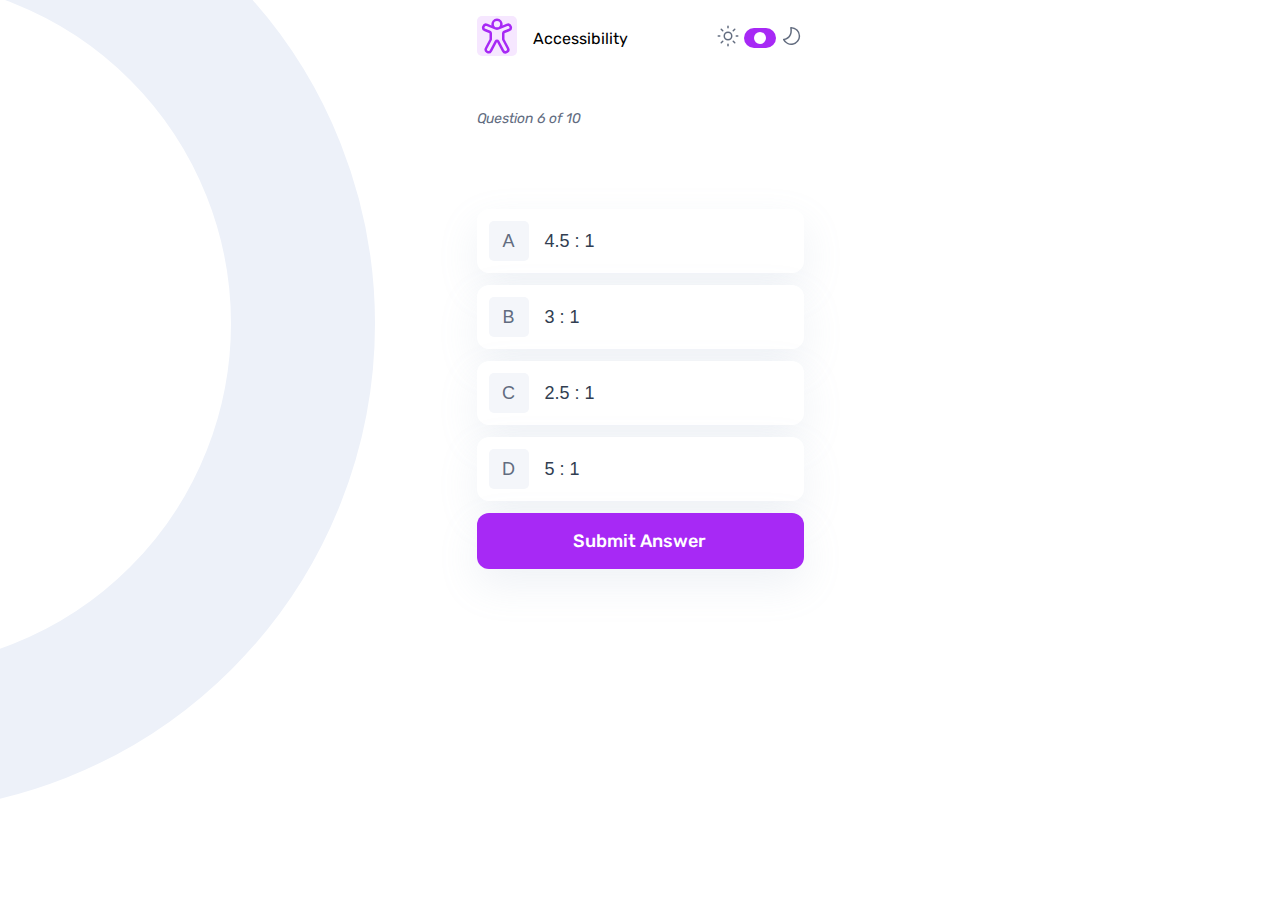
==== questionPage/question.html @ 7777409e "Add feature to display total and remaining number of questions" ====
<!DOCTYPE html>
<html lang="en">
  <head>
    <meta charset="UTF-8" />
    <meta name="viewport" content="width=device-width, initial-scale=1.0" />
    <link rel="preconnect" href="https://fonts.googleapis.com" />
    <link rel="preconnect" href="https://fonts.gstatic.com" crossorigin />
    <link
      href="https://fonts.googleapis.com/css2?family=Rubik:ital,wght@0,300;0,400;0,500;1,400&display=swap"
      rel="stylesheet"
    />
    <link rel="stylesheet" href="../common.css" />
    <link rel="stylesheet" href="./question.css" />
    <title>Question</title>
  </head>
  <body>
    <main class="main-container">
      <header class="startQuestion-header">
        <div class="category-header">
          <div class="category">
            <svg
              xmlns="http://www.w3.org/2000/svg"
              width="40"
              height="40"
              fill="none"
              viewBox="0 0 40 40"
            >
              <path
                fill="#A729F5"
                d="M16.875 8.125a3.125 3.125 0 1 1 6.25 0 3.125 3.125 0 0 1-6.25 0ZM20 2.5a5.625 5.625 0 0 0-5.475 6.915l-4.03-1.625a4 4 0 0 0-5.19 2.18 3.95 3.95 0 0 0 2.175 5.175l5.02 2.027v5.96l-4.532 8.525a3.98 3.98 0 0 0 7.024 3.738L20 25.975l5.01 9.42a3.978 3.978 0 0 0 7.025-3.735L27.5 23.13v-5.957l5.02-2.028a3.95 3.95 0 0 0 2.175-5.175 4 4 0 0 0-5.19-2.183l-4.027 1.628A5.626 5.626 0 0 0 20 2.5ZM7.618 10.922a1.5 1.5 0 0 1 1.94-.817l8.57 3.463a5 5 0 0 0 3.744 0l8.57-3.463a1.5 1.5 0 0 1 1.94.817 1.45 1.45 0 0 1-.8 1.905l-5.02 2.025A2.5 2.5 0 0 0 25 17.175v5.957c0 .41.1.814.293 1.175l4.535 8.528a1.48 1.48 0 0 1-2.61 1.39l-5.01-9.425a2.5 2.5 0 0 0-4.415 0l-5.008 9.418a1.477 1.477 0 1 1-2.61-1.388l4.532-8.525A2.5 2.5 0 0 0 15 23.133v-5.96a2.5 2.5 0 0 0-1.563-2.318l-5.02-2.03a1.45 1.45 0 0 1-.8-1.902Z"
              />
            </svg>
          </div>
          <div class="category-title">Accessibility</div>
        </div>
        <div class="header-icons">
          <svg
            class="icon-sunlight"
            xmlns="http://www.w3.org/2000/svg"
            width="24"
            height="24"
            fill="none"
            viewBox="0 0 24 24"
          >
            <path
              fill="#626C7F"
              d="M12 1.5a.75.75 0 0 1 .75.75v1.5a.75.75 0 1 1-1.5 0v-1.5A.75.75 0 0 1 12 1.5Zm0 15a4.5 4.5 0 1 0 0-9 4.5 4.5 0 0 0 0 9Zm0-1.5a3 3 0 1 1 0-6 3 3 0 0 1 0 6Zm9.75-2.25a.75.75 0 1 0 0-1.5h-1.5a.75.75 0 1 0 0 1.5h1.5ZM12 19.5a.75.75 0 0 1 .75.75v1.5a.75.75 0 1 1-1.5 0v-1.5a.75.75 0 0 1 .75-.75Zm-8.25-6.75a.75.75 0 1 0 0-1.5h-1.5a.75.75 0 1 0 0 1.5h1.5Zm.969-8.031a.75.75 0 0 1 1.062 0l1.5 1.5a.751.751 0 0 1-1.062 1.062l-1.5-1.5a.75.75 0 0 1 0-1.062Zm1.062 14.562a.75.75 0 1 1-1.062-1.06l1.5-1.5a.75.75 0 1 1 1.062 1.06l-1.5 1.5Zm13.5-14.562a.75.75 0 0 0-1.062 0l-1.5 1.5a.751.751 0 0 0 1.062 1.062l1.5-1.5a.75.75 0 0 0 0-1.062Zm-1.062 14.562a.75.75 0 0 0 1.062-1.06l-1.5-1.5a.75.75 0 0 0-1.062 1.06l1.5 1.5Z"
            />
          </svg>
          <svg
            class="svg-turn"
            width="20"
            height="20"
            viewBox="0 0 20 20"
            fill="none"
            xmlns="http://www.w3.org/2000/svg"
          >
            <circle cx="10" cy="10" r="10" fill="white" />
          </svg>
          <svg
            xmlns="http://www.w3.org/2000/svg"
            width="24"
            height="24"
            fill="none"
            viewBox="0 0 24 24"
          >
            <path
              fill="#626C7F"
              d="M11.775 4.522A7.5 7.5 0 1 1 4.898 16.09c2.104-.57 4.974-1.953 6.24-5.326.828-2.211.876-4.408.637-6.241ZM20.184 12a8.997 8.997 0 0 0-9.315-8.994.75.75 0 0 0-.713.888c.345 1.821.42 4.092-.424 6.342-1.2 3.201-4.203 4.26-6.115 4.606a.75.75 0 0 0-.542 1.066A9 9 0 0 0 20.184 12Z"
            />
          </svg>
        </div>
      </header>
      <div class="question-box">
        <span class="count-questions">
          Question <span class="current-num">6</span> of
          <span class="lenght-arr">10</span>
        </span>
        <p class="question">
          Which of these color contrast ratios defines the minimum WCAG 2.1
          Level AA requirement for normal text?
        </p>
        <div class="question-rectangle"></div>
      </div>
      <div class="section-buttons">
        <button class="common-btn">
          <div class="question-section">
            <div class="variant-btn">A</div>
            <div class="answers">4.5 : 1</div>
          </div>
          <svg
            class="commonCorrect-svg correct-A"
            xmlns="http://www.w3.org/2000/svg"
            width="32"
            height="32"
            fill="none"
            viewBox="0 0 40 40"
          >
            <path
              fill="#26D782"
              d="M20 5a15 15 0 1 1 0 30 15 15 0 0 1 0-30Zm0 2.5a12.5 12.5 0 1 0 0 25 12.5 12.5 0 0 0 0-25Zm-1.875 15.105L25.3 15.41a1.25 1.25 0 0 1 1.915 1.593l-.145.174-8.06 8.08a1.25 1.25 0 0 1-1.595.148l-.175-.145-4.375-4.375a1.25 1.25 0 0 1 1.595-1.913l.175.143 3.49 3.49Z"
            />
          </svg>
          <svg
            class="commonError-svg error-A"
            xmlns="http://www.w3.org/2000/svg"
            width="32"
            height="32"
            fill="none"
            viewBox="0 0 40 40"
          >
            <path
              fill="#EE5454"
              d="M20 5a15 15 0 1 1 0 30 15 15 0 0 1 0-30Zm0 2.5a12.5 12.5 0 1 0 0 25 12.5 12.5 0 0 0 0-25Zm-5.402 7.415.142-.175a1.25 1.25 0 0 1 1.595-.143l.175.143L20 18.233l3.49-3.493a1.25 1.25 0 0 1 1.595-.143l.175.143a1.25 1.25 0 0 1 .142 1.595l-.142.175L21.767 20l3.493 3.49a1.25 1.25 0 0 1 .142 1.595l-.142.175a1.25 1.25 0 0 1-1.595.142l-.175-.142L20 21.767l-3.49 3.493a1.25 1.25 0 0 1-1.595.142l-.175-.142a1.25 1.25 0 0 1-.143-1.595l.143-.175L18.233 20l-3.493-3.49a1.25 1.25 0 0 1-.143-1.595Z"
            />
          </svg>
        </button>
        <button class="common-btn">
          <div class="question-section">
            <div class="variant-btn">B</div>
            <div class="answers">3 : 1</div>
          </div>
          <svg
            class="commonCorrect-svg correct-B"
            xmlns="http://www.w3.org/2000/svg"
            width="32"
            height="32"
            fill="none"
            viewBox="0 0 40 40"
          >
            <path
              fill="#26D782"
              d="M20 5a15 15 0 1 1 0 30 15 15 0 0 1 0-30Zm0 2.5a12.5 12.5 0 1 0 0 25 12.5 12.5 0 0 0 0-25Zm-1.875 15.105L25.3 15.41a1.25 1.25 0 0 1 1.915 1.593l-.145.174-8.06 8.08a1.25 1.25 0 0 1-1.595.148l-.175-.145-4.375-4.375a1.25 1.25 0 0 1 1.595-1.913l.175.143 3.49 3.49Z"
            />
          </svg>
          <svg
            class="commonError-svg error-B"
            xmlns="http://www.w3.org/2000/svg"
            width="32"
            height="32"
            fill="none"
            viewBox="0 0 40 40"
          >
            <path
              fill="#EE5454"
              d="M20 5a15 15 0 1 1 0 30 15 15 0 0 1 0-30Zm0 2.5a12.5 12.5 0 1 0 0 25 12.5 12.5 0 0 0 0-25Zm-5.402 7.415.142-.175a1.25 1.25 0 0 1 1.595-.143l.175.143L20 18.233l3.49-3.493a1.25 1.25 0 0 1 1.595-.143l.175.143a1.25 1.25 0 0 1 .142 1.595l-.142.175L21.767 20l3.493 3.49a1.25 1.25 0 0 1 .142 1.595l-.142.175a1.25 1.25 0 0 1-1.595.142l-.175-.142L20 21.767l-3.49 3.493a1.25 1.25 0 0 1-1.595.142l-.175-.142a1.25 1.25 0 0 1-.143-1.595l.143-.175L18.233 20l-3.493-3.49a1.25 1.25 0 0 1-.143-1.595Z"
            />
          </svg>
        </button>
        <button class="common-btn">
          <div class="question-section">
            <div class="variant-btn">C</div>
            <div class="answers">2.5 : 1</div>
          </div>
          <svg
            class="commonCorrect-svg correct-C"
            xmlns="http://www.w3.org/2000/svg"
            width="32"
            height="32"
            fill="none"
            viewBox="0 0 40 40"
          >
            <path
              fill="#26D782"
              d="M20 5a15 15 0 1 1 0 30 15 15 0 0 1 0-30Zm0 2.5a12.5 12.5 0 1 0 0 25 12.5 12.5 0 0 0 0-25Zm-1.875 15.105L25.3 15.41a1.25 1.25 0 0 1 1.915 1.593l-.145.174-8.06 8.08a1.25 1.25 0 0 1-1.595.148l-.175-.145-4.375-4.375a1.25 1.25 0 0 1 1.595-1.913l.175.143 3.49 3.49Z"
            />
          </svg>
          <svg
            class="commonError-svg error-C"
            xmlns="http://www.w3.org/2000/svg"
            width="32"
            height="32"
            fill="none"
            viewBox="0 0 40 40"
          >
            <path
              fill="#EE5454"
              d="M20 5a15 15 0 1 1 0 30 15 15 0 0 1 0-30Zm0 2.5a12.5 12.5 0 1 0 0 25 12.5 12.5 0 0 0 0-25Zm-5.402 7.415.142-.175a1.25 1.25 0 0 1 1.595-.143l.175.143L20 18.233l3.49-3.493a1.25 1.25 0 0 1 1.595-.143l.175.143a1.25 1.25 0 0 1 .142 1.595l-.142.175L21.767 20l3.493 3.49a1.25 1.25 0 0 1 .142 1.595l-.142.175a1.25 1.25 0 0 1-1.595.142l-.175-.142L20 21.767l-3.49 3.493a1.25 1.25 0 0 1-1.595.142l-.175-.142a1.25 1.25 0 0 1-.143-1.595l.143-.175L18.233 20l-3.493-3.49a1.25 1.25 0 0 1-.143-1.595Z"
            />
          </svg>
        </button>
        <button class="common-btn">
          <div class="question-section">
            <div class="variant-btn">D</div>
            <div class="answers">5 : 1</div>
          </div>
          <svg
            class="commonCorrect-svg correct-D"
            xmlns="http://www.w3.org/2000/svg"
            width="32"
            height="32"
            fill="none"
            viewBox="0 0 40 40"
          >
            <path
              fill="#26D782"
              d="M20 5a15 15 0 1 1 0 30 15 15 0 0 1 0-30Zm0 2.5a12.5 12.5 0 1 0 0 25 12.5 12.5 0 0 0 0-25Zm-1.875 15.105L25.3 15.41a1.25 1.25 0 0 1 1.915 1.593l-.145.174-8.06 8.08a1.25 1.25 0 0 1-1.595.148l-.175-.145-4.375-4.375a1.25 1.25 0 0 1 1.595-1.913l.175.143 3.49 3.49Z"
            />
          </svg>
          <svg
            class="commonError-svg error-D"
            xmlns="http://www.w3.org/2000/svg"
            width="32"
            height="32"
            fill="none"
            viewBox="0 0 40 40"
          >
            <path
              fill="#EE5454"
              d="M20 5a15 15 0 1 1 0 30 15 15 0 0 1 0-30Zm0 2.5a12.5 12.5 0 1 0 0 25 12.5 12.5 0 0 0 0-25Zm-5.402 7.415.142-.175a1.25 1.25 0 0 1 1.595-.143l.175.143L20 18.233l3.49-3.493a1.25 1.25 0 0 1 1.595-.143l.175.143a1.25 1.25 0 0 1 .142 1.595l-.142.175L21.767 20l3.493 3.49a1.25 1.25 0 0 1 .142 1.595l-.142.175a1.25 1.25 0 0 1-1.595.142l-.175-.142L20 21.767l-3.49 3.493a1.25 1.25 0 0 1-1.595.142l-.175-.142a1.25 1.25 0 0 1-.143-1.595l.143-.175L18.233 20l-3.493-3.49a1.25 1.25 0 0 1-.143-1.595Z"
            />
          </svg>
        </button>
      </div>
      <div class="submit">Submit Answer</div>
      <div class="next-btn">Next Question</div>
      <div class="submit-error">
        <svg
          xmlns="http://www.w3.org/2000/svg"
          width="32"
          height="32"
          fill="none"
          viewBox="0 0 40 40"
        >
          <path
            fill="#EE5454"
            d="M20 5a15 15 0 1 1 0 30 15 15 0 0 1 0-30Zm0 2.5a12.5 12.5 0 1 0 0 25 12.5 12.5 0 0 0 0-25Zm-5.402 7.415.142-.175a1.25 1.25 0 0 1 1.595-.143l.175.143L20 18.233l3.49-3.493a1.25 1.25 0 0 1 1.595-.143l.175.143a1.25 1.25 0 0 1 .142 1.595l-.142.175L21.767 20l3.493 3.49a1.25 1.25 0 0 1 .142 1.595l-.142.175a1.25 1.25 0 0 1-1.595.142l-.175-.142L20 21.767l-3.49 3.493a1.25 1.25 0 0 1-1.595.142l-.175-.142a1.25 1.25 0 0 1-.143-1.595l.143-.175L18.233 20l-3.493-3.49a1.25 1.25 0 0 1-.143-1.595Z"
          />
        </svg>
        <span> Please select an answer</span>
      </div>
    </main>
    <script src="./question.js" defer></script>
  </body>
</html>
---- common.css ----
* {
  margin: 0;
  padding: 0;
  box-sizing: border-box;
}
body {
  font-family: "Rubik", sans-serif;
  display: flex;
  justify-content: center;
  align-items: center;
  background-image: url("./images/pattern-background-mobile-light.svg");
  background-repeat: no-repeat;
}
/*mobile start menu styles*/
.startMenu-header {
  display: flex;
  justify-content: flex-end;
  gap: 8px;
}
.svg-turn {
  padding: 4px;
  border-radius: 999px;
  background: var(--Purple, #a729f5);
  width: 32px;
  height: 20px;
}
.main-container {
  padding: 16px 24px 0;
  display: flex;
  flex-direction: column;
  width: 375px;
  height: 100vh;
}
.wellcome {
  margin: 58px 0 40px;
}
.wellcome-h1 {
  color: var(--Dark-Navy, #313e51);
  font-size: 40px;
  font-weight: 300;
  line-height: 100%;
  padding: 0px 0 16px;
  display: flex;
  flex-direction: column;
  gap: 8px;
}
.frontend-quiz {
  color: var(--Dark-Navy, #313e51);
  font-size: 40px;
  font-weight: 500;
  line-height: 100%;
}
.pick {
  color: var(--Grey-Navy, #626c7f);
  font-size: 14px;
  font-style: italic;
  font-weight: 400;
  line-height: 150%; /* 21px */
}
.section-buttons {
  display: flex;
  flex-direction: column;
  gap: 12px;
}
.common-btn {
  border: none;
  display: flex;
  align-items: center;
  justify-content: space-between;
  padding: 12px;
  gap: 16px;
  align-self: stretch;
  border-radius: 12px;
  cursor: pointer;
  background: var(--Pure-White, #fff);
  box-shadow: 0px 16px 40px 0px rgba(143, 160, 193, 0.14);
}
#html-btn svg {
  border-radius: 5px;
  width: 40px;
  height: 40px;
  background-color: #fff1e9;
}
#css-btn svg {
  border-radius: 5px;
  width: 40px;
  height: 40px;
  background-color: #e0fdef;
}
#js-btn svg {
  border-radius: 5px;
  width: 40px;
  height: 40px;
  background-color: #ebf0ff;
}
#accessibility svg {
  border-radius: 5px;
  width: 40px;
  height: 40px;
  background-color: #f6e7ff;
}
.category-btn {
  display: flex;
  justify-content: center;
  align-items: center;
  gap: 16px;
}
---- questionPage/question.css ----
.startQuestion-header {
  display: flex;
  justify-content: space-between;
  align-items: center;
}
.header-icons {
  gap: 8px;
}
.count-questions {
  color: #626c7f;
  font-size: 14px;
  font-style: italic;
  font-weight: 400;
  line-height: 150%;
}
.question-box {
  margin-top: 48px;
}

.question {
  color: #313e51;
  font-size: 20px;
  font-weight: 500;
  line-height: 120%;
  margin: 12px 0 24px;
}
.question-rectangle {
  display: flex;
  height: 16px;
  padding: 4px;
  flex-direction: column;
  justify-content: center;
  align-items: flex-start;
  align-self: stretch;
  border-radius: 999px;
  background: #fff;
  margin-bottom: 40px;
}
.category-header {
  display: flex;
  justify-content: center;
  align-items: center;
  gap: 16px;
}
.category-header svg {
  border-radius: 5px;
  width: 40px;
  height: 40px;
  background-color: #f6e7ff;
}
.question-section {
  display: flex;
  align-items: center;
  gap: 16px;
}
.variant-btn {
  display: flex;
  justify-content: center;
  align-items: center;
  width: 40px;
  height: 40px;
  flex-shrink: 0;
  background-color: #f4f6fa;
  border-radius: 5px;
  color: #626c7f;
  font-size: 18px;
  font-weight: 500;
  line-height: 100%;
}
.submit {
  display: none;
  height: 56px;
  padding: 19px 96px;
  border-radius: 12px;
  background: var(--Purple, #a729f5);
  box-shadow: 0px 16px 40px 0px rgba(143, 160, 193, 0.14);
  color: #fff;
  font-size: 18px;
  font-weight: 500;
  line-height: 100%;
  margin-top: 12px;
  cursor: pointer;
}
.next-btn {
  display: none;
  height: 56px;
  padding: 19px 102px;
  border-radius: 12px;
  background: var(--Purple, #a729f5);
  box-shadow: 0px 16px 40px 0px rgba(143, 160, 193, 0.14);
  color: #fff;
  font-size: 18px;
  font-weight: 500;
  line-height: 100%;
  margin-top: 12px;
  cursor: pointer;
}
.answers {
  color: #313e51;
  font-size: 18px;
  font-weight: 500;
  line-height: 100%;
}
.commonCorrect-svg {
  display: none;
}
.commonError-svg {
  display: none;
}
.submit-error {
  text-align: center;
  margin-top: 19px;
  color: var(--Red, #ee5454);
  font-size: 18px;
  font-weight: 400;
  line-height: 100%; /* 18px */
}
.submit-error svg,
.submit-error span {
  display: inline-block; 
  vertical-align: middle; 
  margin: 0 1px; /
}

.submit-error {
  display: none;
}
.variant-btn.selected {
  background-color: var(--Purple, #a729f5);
}
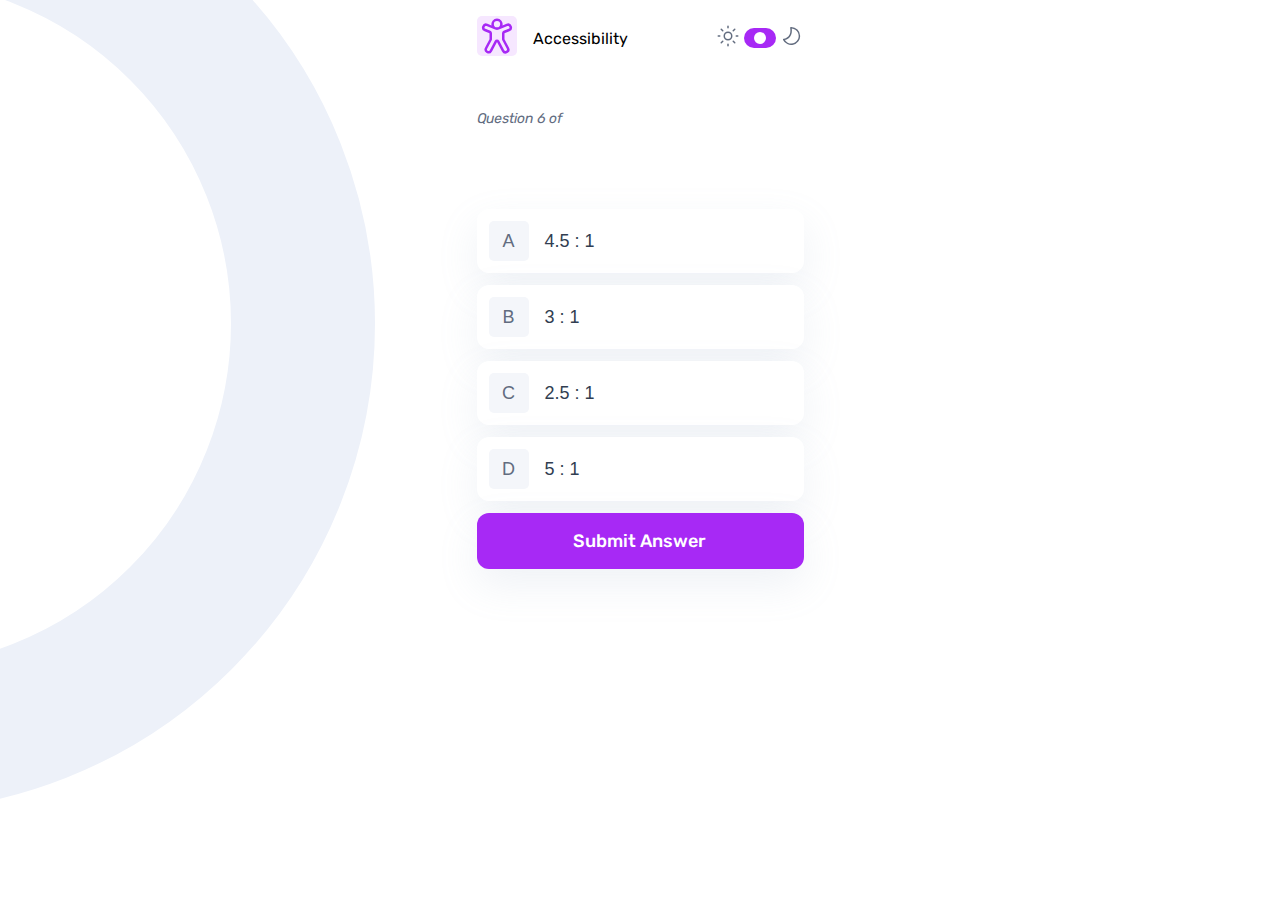
==== commit d0d776d1: "show finaly score to the user" ====
--- a/questionPage/question.html
+++ b/questionPage/question.html
@@ -74,7 +74,7 @@
       <div class="question-box">
         <span class="count-questions">
           Question <span class="current-num">6</span> of
-          <span class="lenght-arr">10</span>
+          <span class="lenght-arr"></span>
         </span>
         <p class="question">
           Which of these color contrast ratios defines the minimum WCAG 2.1
@@ -214,6 +214,7 @@
       </div>
       <div class="submit">Submit Answer</div>
       <div class="next-btn">Next Question</div>
+      <div class="showresult-btn">Show The Result</div>
       <div class="submit-error">
         <svg
           xmlns="http://www.w3.org/2000/svg"
--- a/questionPage/question.css
+++ b/questionPage/question.css
@@ -121,7 +121,22 @@
   vertical-align: middle; 
   margin: 0 1px; /
 }
-
+.showresult-btn{
+  display: none;
+  height: 56px;
+  padding: 12px;
+  border-radius: 12px; 
+  justify-content: center;
+  align-items: center; 
+  background: var(--Purple, #a729f5);
+  box-shadow: 0px 16px 40px 0px rgba(143, 160, 193, 0.14);
+  color: #fff;
+  font-size: 18px;
+  font-weight: 500;
+  line-height: 100%;
+  margin-top: 12px;
+  cursor: pointer;
+}
 .submit-error {
   display: none;
 }
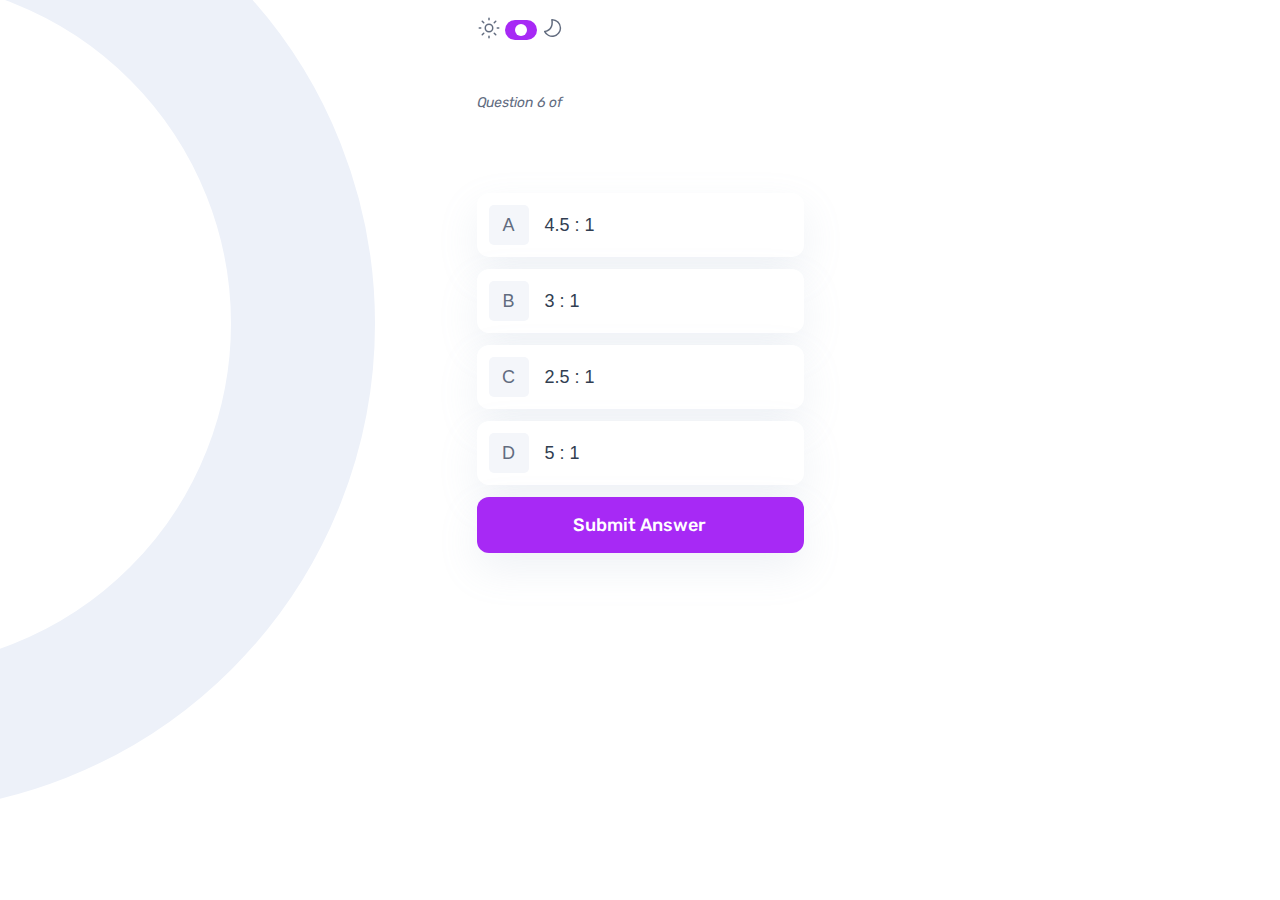
==== commit e610b5a7: "feat: refactor code to store and display category items: updated the event listener to store the cli" ====
--- a/questionPage/question.html
+++ b/questionPage/question.html
@@ -16,8 +16,59 @@
   <body>
     <main class="main-container">
       <header class="startQuestion-header">
-        <div class="category-header">
-          <div class="category">
+        <div id="html-btn">
+          <div class="category-btn">
+            <svg
+              xmlns="http://www.w3.org/2000/svg"
+              width="40"
+              height="40"
+              fill="none"
+              viewBox="0 0 40 40"
+            >
+              <path
+                fill="#FF7E35"
+                d="M24.508 7.607a1.25 1.25 0 0 1 .634 1.65l-10 22.5a1.25 1.25 0 1 1-2.284-1.015l10-22.5a1.251 1.251 0 0 1 1.65-.635ZM10.832 13.44a1.249 1.249 0 0 1 .1 1.765L6.674 20l4.263 4.795a1.25 1.25 0 1 1-1.87 1.66l-5-5.625a1.25 1.25 0 0 1 0-1.66l5-5.625a1.25 1.25 0 0 1 1.764-.105Zm18.337 0a1.25 1.25 0 0 1 1.765.105l5 5.625a1.25 1.25 0 0 1 0 1.66l-5 5.625a1.25 1.25 0 1 1-1.87-1.66L33.327 20l-4.262-4.795a1.25 1.25 0 0 1 .105-1.765Z"
+              />
+            </svg>
+            <div>HTML</div>
+          </div>
+        </div>
+        <div id="css-btn">
+          <div class="category-btn">
+            <svg
+              xmlns="http://www.w3.org/2000/svg"
+              width="40"
+              height="40"
+              fill="none"
+              viewBox="0 0 40 40"
+            >
+              <path
+                fill="#2FD887"
+                d="M10 2.505a1.25 1.25 0 0 0-1.25 1.25V21.25a5 5 0 0 0 5 5H15v6.25a4.999 4.999 0 0 0 9.615 1.913c.25-.607.38-1.257.38-1.913v-6.25h1.255a5 5 0 0 0 5-5V3.755A1.25 1.25 0 0 0 30 2.505H10ZM28.75 17.5h-17.5V5.005h7.5V8.76a1.25 1.25 0 0 0 2.5 0V5.005h2.5v6.24a1.25 1.25 0 0 0 2.5 0v-6.24h2.5V17.5Zm-17.5 3.75V20h17.5v1.25a2.5 2.5 0 0 1-2.5 2.5h-2.505a1.25 1.25 0 0 0-1.25 1.25v7.5a2.497 2.497 0 1 1-4.995 0V25a1.25 1.25 0 0 0-1.25-1.25h-2.5a2.5 2.5 0 0 1-2.5-2.5Z"
+              />
+            </svg>
+            <div>CSS</div>
+          </div>
+        </div>
+        <div id="js-btn">
+          <div class="category-btn">
+            <svg
+              xmlns="http://www.w3.org/2000/svg"
+              width="40"
+              height="40"
+              fill="none"
+              viewBox="0 0 40 40"
+            >
+              <path
+                fill="#306AFF"
+                d="M21.25 18.75A3.75 3.75 0 0 1 25 15h3.75a1.25 1.25 0 0 1 0 2.5H25a1.25 1.25 0 0 0-1.25 1.25V20A1.25 1.25 0 0 0 25 21.25h1.25A3.75 3.75 0 0 1 30 25v1.25A3.75 3.75 0 0 1 26.25 30H22.5a1.25 1.25 0 0 1 0-2.5h3.75a1.25 1.25 0 0 0 1.25-1.25V25a1.25 1.25 0 0 0-1.25-1.25H25A3.75 3.75 0 0 1 21.25 20v-1.25ZM20 16.25a1.25 1.25 0 0 0-2.5 0v10a1.25 1.25 0 0 1-1.25 1.25h-2.5a1.25 1.25 0 0 0 0 2.5h2.5A3.75 3.75 0 0 0 20 26.25v-10Zm-15-5A6.25 6.25 0 0 1 11.25 5h17.5A6.25 6.25 0 0 1 35 11.25v17.5A6.25 6.25 0 0 1 28.75 35h-17.5A6.25 6.25 0 0 1 5 28.75v-17.5Zm6.25-3.75a3.75 3.75 0 0 0-3.75 3.75v17.5a3.75 3.75 0 0 0 3.75 3.75h17.5a3.75 3.75 0 0 0 3.75-3.75v-17.5a3.75 3.75 0 0 0-3.75-3.75h-17.5Z"
+              />
+            </svg>
+            <div>Javascript</div>
+          </div>
+        </div>
+        <div id="accessibility">
+          <div class="category-btn">
             <svg
               xmlns="http://www.w3.org/2000/svg"
               width="40"
@@ -30,8 +81,8 @@
                 d="M16.875 8.125a3.125 3.125 0 1 1 6.25 0 3.125 3.125 0 0 1-6.25 0ZM20 2.5a5.625 5.625 0 0 0-5.475 6.915l-4.03-1.625a4 4 0 0 0-5.19 2.18 3.95 3.95 0 0 0 2.175 5.175l5.02 2.027v5.96l-4.532 8.525a3.98 3.98 0 0 0 7.024 3.738L20 25.975l5.01 9.42a3.978 3.978 0 0 0 7.025-3.735L27.5 23.13v-5.957l5.02-2.028a3.95 3.95 0 0 0 2.175-5.175 4 4 0 0 0-5.19-2.183l-4.027 1.628A5.626 5.626 0 0 0 20 2.5ZM7.618 10.922a1.5 1.5 0 0 1 1.94-.817l8.57 3.463a5 5 0 0 0 3.744 0l8.57-3.463a1.5 1.5 0 0 1 1.94.817 1.45 1.45 0 0 1-.8 1.905l-5.02 2.025A2.5 2.5 0 0 0 25 17.175v5.957c0 .41.1.814.293 1.175l4.535 8.528a1.48 1.48 0 0 1-2.61 1.39l-5.01-9.425a2.5 2.5 0 0 0-4.415 0l-5.008 9.418a1.477 1.477 0 1 1-2.61-1.388l4.532-8.525A2.5 2.5 0 0 0 15 23.133v-5.96a2.5 2.5 0 0 0-1.563-2.318l-5.02-2.03a1.45 1.45 0 0 1-.8-1.902Z"
               />
             </svg>
-          </div>
-          <div class="category-title">Accessibility</div>
+            <div>Accessibility</div>
+          </div>
         </div>
         <div class="header-icons">
           <svg
--- a/questionPage/question.css
+++ b/questionPage/question.css
@@ -143,3 +143,16 @@
 .variant-btn.selected {
   background-color: var(--Purple, #a729f5);
 }
+/*display category items*/
+#html-btn  {
+ display: none;
+}
+#css-btn  {
+  display: none;
+}
+#js-btn  {
+  display: none;
+}
+#accessibility {
+  display: none;
+}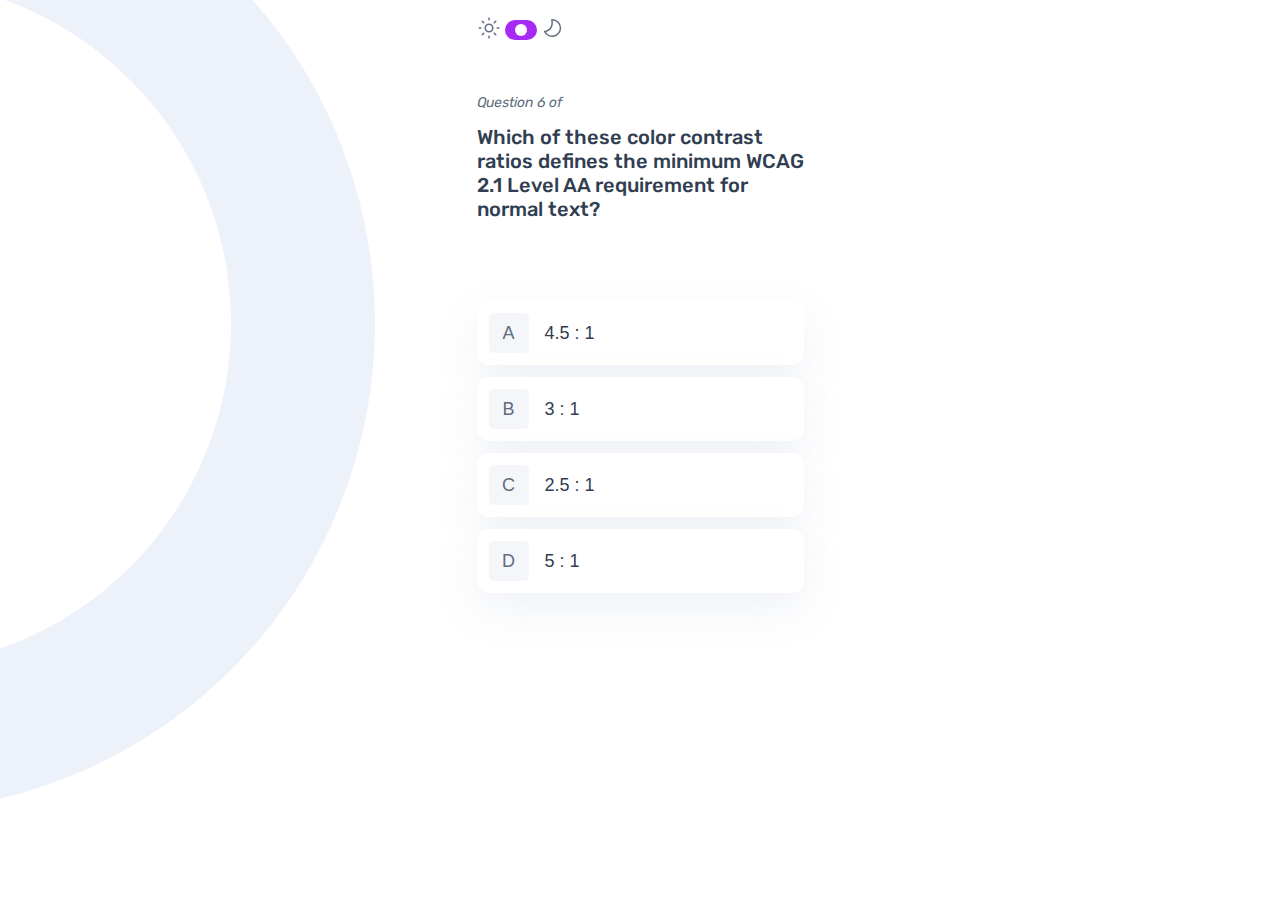
==== commit bd21e0de: "docs: Add explanation of offsetWidth property:rovided additional details on using offsetWidth to cal" ====
--- a/questionPage/question.html
+++ b/questionPage/question.html
@@ -131,7 +131,9 @@
           Which of these color contrast ratios defines the minimum WCAG 2.1
           Level AA requirement for normal text?
         </p>
-        <div class="question-rectangle"></div>
+        <div class="question-rectangle">
+          <div class="purple-rect"></div>
+        </div>
       </div>
       <div class="section-buttons">
         <button class="common-btn">
--- a/questionPage/question.css
+++ b/questionPage/question.css
@@ -35,6 +35,14 @@
   border-radius: 999px;
   background: #fff;
   margin-bottom: 40px;
+}
+.purple-rect {
+  width: 0px;
+  height: 8px;
+  flex-shrink: 0;
+  border-radius: 104px;
+  background: var(--Purple, #a729f5);
+  transition: width 0.3s ease-in-out;
 }
 .category-header {
   display: flex;
@@ -117,17 +125,17 @@
 }
 .submit-error svg,
 .submit-error span {
-  display: inline-block; 
-  vertical-align: middle; 
-  margin: 0 1px; /
+  display: inline-block;
+  vertical-align: middle;
+  margin: 0 1px;
 }
-.showresult-btn{
+.showresult-btn {
   display: none;
   height: 56px;
   padding: 12px;
-  border-radius: 12px; 
+  border-radius: 12px;
   justify-content: center;
-  align-items: center; 
+  align-items: center;
   background: var(--Purple, #a729f5);
   box-shadow: 0px 16px 40px 0px rgba(143, 160, 193, 0.14);
   color: #fff;
@@ -144,15 +152,15 @@
   background-color: var(--Purple, #a729f5);
 }
 /*display category items*/
-#html-btn  {
- display: none;
-}
-#css-btn  {
+#html-btn {
   display: none;
 }
-#js-btn  {
+#css-btn {
+  display: none;
+}
+#js-btn {
   display: none;
 }
 #accessibility {
   display: none;
-}+}
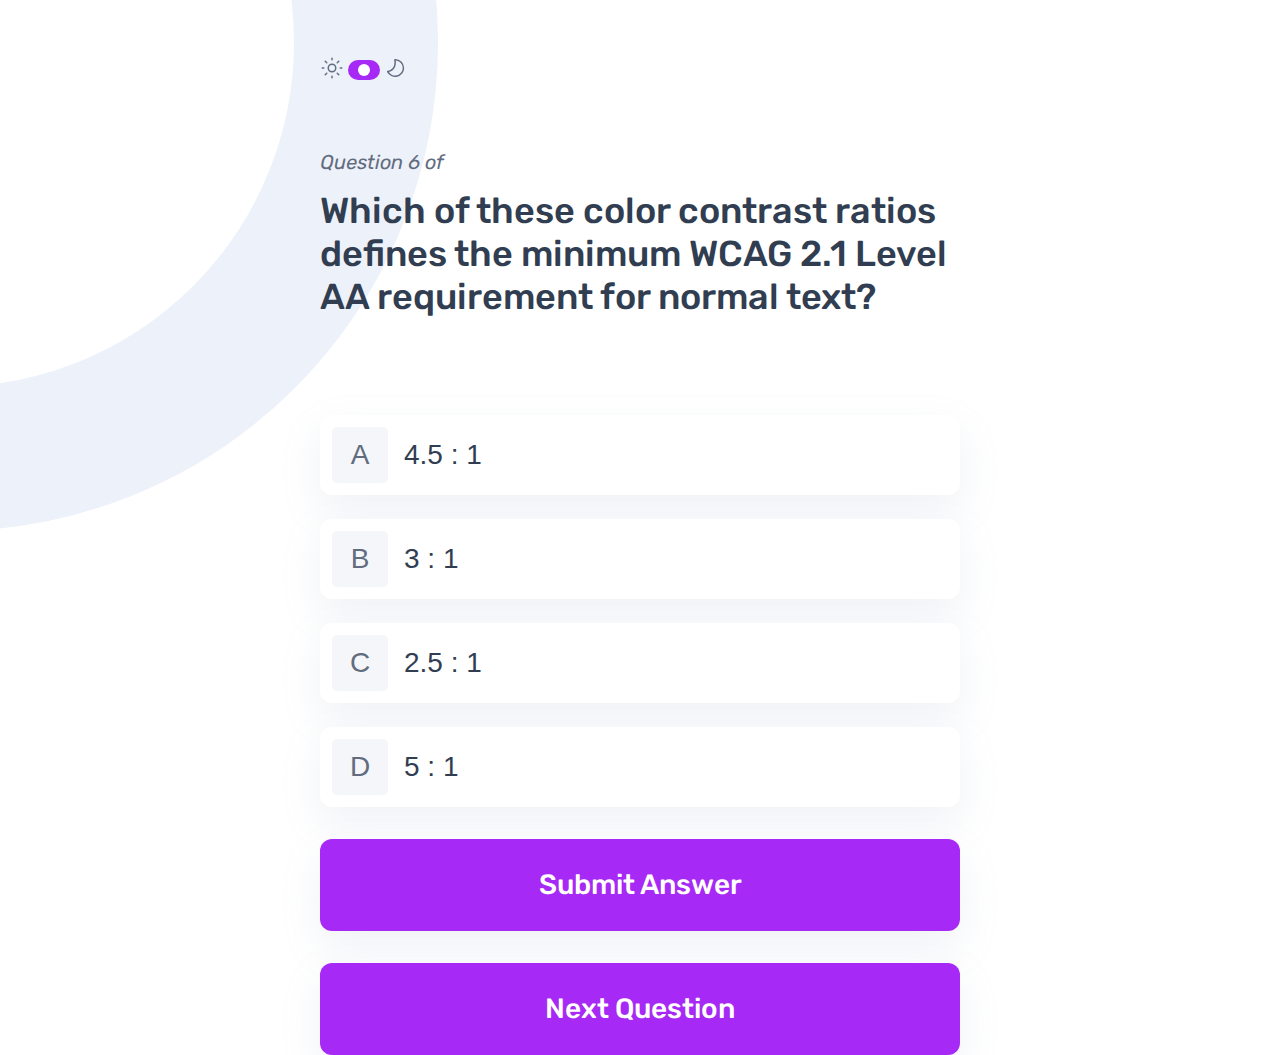
==== commit e092e685: "Implement responsive design for tablets" ====
--- a/questionPage/question.html
+++ b/questionPage/question.html
@@ -30,7 +30,7 @@
                 d="M24.508 7.607a1.25 1.25 0 0 1 .634 1.65l-10 22.5a1.25 1.25 0 1 1-2.284-1.015l10-22.5a1.251 1.251 0 0 1 1.65-.635ZM10.832 13.44a1.249 1.249 0 0 1 .1 1.765L6.674 20l4.263 4.795a1.25 1.25 0 1 1-1.87 1.66l-5-5.625a1.25 1.25 0 0 1 0-1.66l5-5.625a1.25 1.25 0 0 1 1.764-.105Zm18.337 0a1.25 1.25 0 0 1 1.765.105l5 5.625a1.25 1.25 0 0 1 0 1.66l-5 5.625a1.25 1.25 0 1 1-1.87-1.66L33.327 20l-4.262-4.795a1.25 1.25 0 0 1 .105-1.765Z"
               />
             </svg>
-            <div>HTML</div>
+            <div class="common-title">HTML</div>
           </div>
         </div>
         <div id="css-btn">
@@ -47,7 +47,7 @@
                 d="M10 2.505a1.25 1.25 0 0 0-1.25 1.25V21.25a5 5 0 0 0 5 5H15v6.25a4.999 4.999 0 0 0 9.615 1.913c.25-.607.38-1.257.38-1.913v-6.25h1.255a5 5 0 0 0 5-5V3.755A1.25 1.25 0 0 0 30 2.505H10ZM28.75 17.5h-17.5V5.005h7.5V8.76a1.25 1.25 0 0 0 2.5 0V5.005h2.5v6.24a1.25 1.25 0 0 0 2.5 0v-6.24h2.5V17.5Zm-17.5 3.75V20h17.5v1.25a2.5 2.5 0 0 1-2.5 2.5h-2.505a1.25 1.25 0 0 0-1.25 1.25v7.5a2.497 2.497 0 1 1-4.995 0V25a1.25 1.25 0 0 0-1.25-1.25h-2.5a2.5 2.5 0 0 1-2.5-2.5Z"
               />
             </svg>
-            <div>CSS</div>
+            <div class="common-title">CSS</div>
           </div>
         </div>
         <div id="js-btn">
@@ -64,7 +64,7 @@
                 d="M21.25 18.75A3.75 3.75 0 0 1 25 15h3.75a1.25 1.25 0 0 1 0 2.5H25a1.25 1.25 0 0 0-1.25 1.25V20A1.25 1.25 0 0 0 25 21.25h1.25A3.75 3.75 0 0 1 30 25v1.25A3.75 3.75 0 0 1 26.25 30H22.5a1.25 1.25 0 0 1 0-2.5h3.75a1.25 1.25 0 0 0 1.25-1.25V25a1.25 1.25 0 0 0-1.25-1.25H25A3.75 3.75 0 0 1 21.25 20v-1.25ZM20 16.25a1.25 1.25 0 0 0-2.5 0v10a1.25 1.25 0 0 1-1.25 1.25h-2.5a1.25 1.25 0 0 0 0 2.5h2.5A3.75 3.75 0 0 0 20 26.25v-10Zm-15-5A6.25 6.25 0 0 1 11.25 5h17.5A6.25 6.25 0 0 1 35 11.25v17.5A6.25 6.25 0 0 1 28.75 35h-17.5A6.25 6.25 0 0 1 5 28.75v-17.5Zm6.25-3.75a3.75 3.75 0 0 0-3.75 3.75v17.5a3.75 3.75 0 0 0 3.75 3.75h17.5a3.75 3.75 0 0 0 3.75-3.75v-17.5a3.75 3.75 0 0 0-3.75-3.75h-17.5Z"
               />
             </svg>
-            <div>Javascript</div>
+            <div class="common-title">Javascript</div>
           </div>
         </div>
         <div id="accessibility">
@@ -81,7 +81,7 @@
                 d="M16.875 8.125a3.125 3.125 0 1 1 6.25 0 3.125 3.125 0 0 1-6.25 0ZM20 2.5a5.625 5.625 0 0 0-5.475 6.915l-4.03-1.625a4 4 0 0 0-5.19 2.18 3.95 3.95 0 0 0 2.175 5.175l5.02 2.027v5.96l-4.532 8.525a3.98 3.98 0 0 0 7.024 3.738L20 25.975l5.01 9.42a3.978 3.978 0 0 0 7.025-3.735L27.5 23.13v-5.957l5.02-2.028a3.95 3.95 0 0 0 2.175-5.175 4 4 0 0 0-5.19-2.183l-4.027 1.628A5.626 5.626 0 0 0 20 2.5ZM7.618 10.922a1.5 1.5 0 0 1 1.94-.817l8.57 3.463a5 5 0 0 0 3.744 0l8.57-3.463a1.5 1.5 0 0 1 1.94.817 1.45 1.45 0 0 1-.8 1.905l-5.02 2.025A2.5 2.5 0 0 0 25 17.175v5.957c0 .41.1.814.293 1.175l4.535 8.528a1.48 1.48 0 0 1-2.61 1.39l-5.01-9.425a2.5 2.5 0 0 0-4.415 0l-5.008 9.418a1.477 1.477 0 1 1-2.61-1.388l4.532-8.525A2.5 2.5 0 0 0 15 23.133v-5.96a2.5 2.5 0 0 0-1.563-2.318l-5.02-2.03a1.45 1.45 0 0 1-.8-1.902Z"
               />
             </svg>
-            <div>Accessibility</div>
+            <div class="common-title">Accessibility</div>
           </div>
         </div>
         <div class="header-icons">
--- a/common.css
+++ b/common.css
@@ -75,6 +75,9 @@
   background: var(--Pure-White, #fff);
   box-shadow: 0px 16px 40px 0px rgba(143, 160, 193, 0.14);
 }
+.common-title {
+  font-weight: 500;
+}
 #html-btn svg {
   border-radius: 5px;
   width: 40px;
@@ -105,3 +108,56 @@
   align-items: center;
   gap: 16px;
 }
+/*MEDIA QUERIES*/
+@media (min-width: 768px) {
+  .main-container {
+    width: 768px;
+    padding: 56px 64px 0;
+  }
+  .section-buttons {
+    gap: 24px;
+  }
+  .category-btn {
+    gap: 32px;
+  }
+  .wellcome-h1 {
+    font-size: 64px;
+  }
+  .frontend-quiz {
+    font-size: 64px;
+  }
+  .pick {
+    font-size: 20px;
+  }
+  .wellcome {
+    margin: 63px 0 64px;
+  }
+  #html-btn svg {
+    width: 56px;
+    height: 56px;
+  }
+  #css-btn svg {
+    width: 56px;
+    height: 56px;
+  }
+  #js-btn svg {
+    width: 56px;
+    height: 56px;
+  }
+  #accessibility svg {
+    width: 56px;
+    height: 56px;
+  }
+  .category-btn {
+    display: flex;
+    justify-content: center;
+    align-items: center;
+    gap: 16px;
+  }
+  .common-title {
+    font-size: 28px;
+  }
+  body {
+    background-image: url("./images/pattern-background-tablet-light.svg");
+  }
+}
--- a/questionPage/question.css
+++ b/questionPage/question.css
@@ -76,9 +76,11 @@
   line-height: 100%;
 }
 .submit {
-  display: none;
+  display: flex;
+  padding: 32px;
+  justify-content: center;
+  align-items: center;
   height: 56px;
-  padding: 19px 96px;
   border-radius: 12px;
   background: var(--Purple, #a729f5);
   box-shadow: 0px 16px 40px 0px rgba(143, 160, 193, 0.14);
@@ -90,9 +92,11 @@
   cursor: pointer;
 }
 .next-btn {
-  display: none;
+  display: flex;
+  padding: 32px;
+  justify-content: center;
+  align-items: center;
   height: 56px;
-  padding: 19px 102px;
   border-radius: 12px;
   background: var(--Purple, #a729f5);
   box-shadow: 0px 16px 40px 0px rgba(143, 160, 193, 0.14);
@@ -164,3 +168,38 @@
 #accessibility {
   display: none;
 }
+@media (min-width: 768px) {
+  .count-questions {
+    font-size: 20px;
+  }
+  .question {
+    font-size: 36px;
+    margin-bottom: 40px;
+  }
+  .question-box {
+    margin-top: 63px;
+  }
+  .showresult-btn {
+    margin-top: 32px;
+    height: 98px;
+    font-size: 28px;
+  }
+  .submit {
+    margin-top: 32px;
+    font-size: 28px;
+    height: 98px;
+  }
+  .next-btn {
+    margin-top: 32px;
+    font-size: 28px;
+    height: 98px;
+  }
+  .variant-btn {
+    width: 56px;
+    height: 56px;
+    font-size: 28px;
+  }
+  .answers {
+    font-size: 28px;
+  }
+}
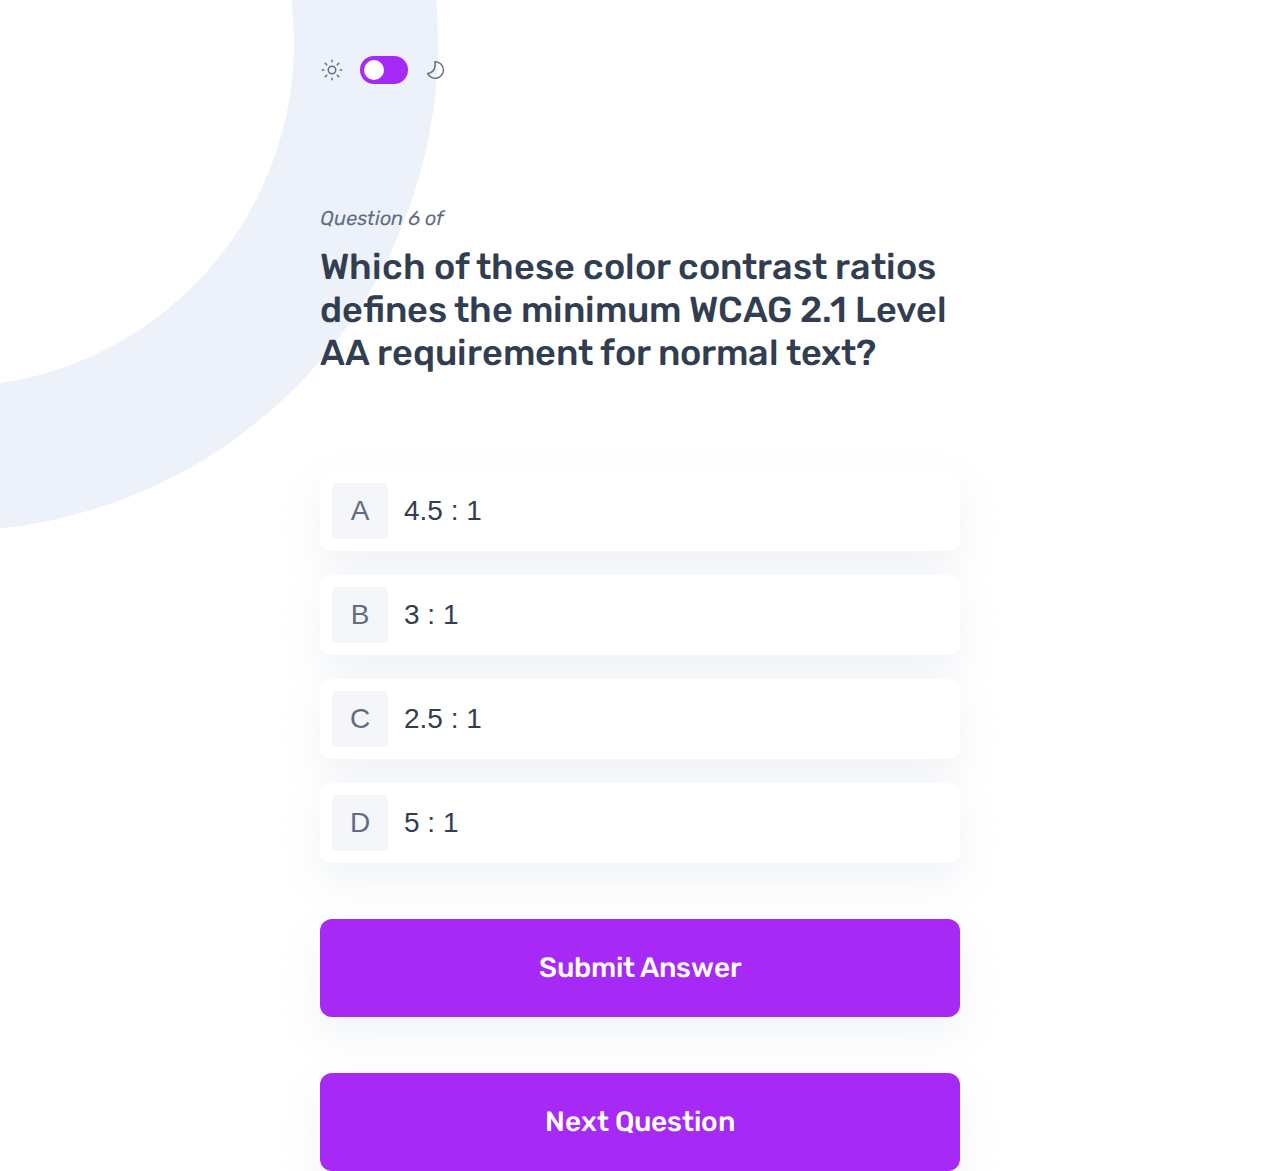
==== commit 2a0da8a6: "Improve Desktop Responsiveness :Refactored CSS to improve readability and maintainability" ====
--- a/questionPage/question.html
+++ b/questionPage/question.html
@@ -14,90 +14,90 @@
     <title>Question</title>
   </head>
   <body>
-    <main class="main-container">
-      <header class="startQuestion-header">
-        <div id="html-btn">
-          <div class="category-btn">
-            <svg
-              xmlns="http://www.w3.org/2000/svg"
-              width="40"
-              height="40"
-              fill="none"
-              viewBox="0 0 40 40"
-            >
-              <path
-                fill="#FF7E35"
-                d="M24.508 7.607a1.25 1.25 0 0 1 .634 1.65l-10 22.5a1.25 1.25 0 1 1-2.284-1.015l10-22.5a1.251 1.251 0 0 1 1.65-.635ZM10.832 13.44a1.249 1.249 0 0 1 .1 1.765L6.674 20l4.263 4.795a1.25 1.25 0 1 1-1.87 1.66l-5-5.625a1.25 1.25 0 0 1 0-1.66l5-5.625a1.25 1.25 0 0 1 1.764-.105Zm18.337 0a1.25 1.25 0 0 1 1.765.105l5 5.625a1.25 1.25 0 0 1 0 1.66l-5 5.625a1.25 1.25 0 1 1-1.87-1.66L33.327 20l-4.262-4.795a1.25 1.25 0 0 1 .105-1.765Z"
-              />
-            </svg>
-            <div class="common-title">HTML</div>
-          </div>
-        </div>
-        <div id="css-btn">
-          <div class="category-btn">
-            <svg
-              xmlns="http://www.w3.org/2000/svg"
-              width="40"
-              height="40"
-              fill="none"
-              viewBox="0 0 40 40"
-            >
-              <path
-                fill="#2FD887"
-                d="M10 2.505a1.25 1.25 0 0 0-1.25 1.25V21.25a5 5 0 0 0 5 5H15v6.25a4.999 4.999 0 0 0 9.615 1.913c.25-.607.38-1.257.38-1.913v-6.25h1.255a5 5 0 0 0 5-5V3.755A1.25 1.25 0 0 0 30 2.505H10ZM28.75 17.5h-17.5V5.005h7.5V8.76a1.25 1.25 0 0 0 2.5 0V5.005h2.5v6.24a1.25 1.25 0 0 0 2.5 0v-6.24h2.5V17.5Zm-17.5 3.75V20h17.5v1.25a2.5 2.5 0 0 1-2.5 2.5h-2.505a1.25 1.25 0 0 0-1.25 1.25v7.5a2.497 2.497 0 1 1-4.995 0V25a1.25 1.25 0 0 0-1.25-1.25h-2.5a2.5 2.5 0 0 1-2.5-2.5Z"
-              />
-            </svg>
-            <div class="common-title">CSS</div>
-          </div>
-        </div>
-        <div id="js-btn">
-          <div class="category-btn">
-            <svg
-              xmlns="http://www.w3.org/2000/svg"
-              width="40"
-              height="40"
-              fill="none"
-              viewBox="0 0 40 40"
-            >
-              <path
-                fill="#306AFF"
-                d="M21.25 18.75A3.75 3.75 0 0 1 25 15h3.75a1.25 1.25 0 0 1 0 2.5H25a1.25 1.25 0 0 0-1.25 1.25V20A1.25 1.25 0 0 0 25 21.25h1.25A3.75 3.75 0 0 1 30 25v1.25A3.75 3.75 0 0 1 26.25 30H22.5a1.25 1.25 0 0 1 0-2.5h3.75a1.25 1.25 0 0 0 1.25-1.25V25a1.25 1.25 0 0 0-1.25-1.25H25A3.75 3.75 0 0 1 21.25 20v-1.25ZM20 16.25a1.25 1.25 0 0 0-2.5 0v10a1.25 1.25 0 0 1-1.25 1.25h-2.5a1.25 1.25 0 0 0 0 2.5h2.5A3.75 3.75 0 0 0 20 26.25v-10Zm-15-5A6.25 6.25 0 0 1 11.25 5h17.5A6.25 6.25 0 0 1 35 11.25v17.5A6.25 6.25 0 0 1 28.75 35h-17.5A6.25 6.25 0 0 1 5 28.75v-17.5Zm6.25-3.75a3.75 3.75 0 0 0-3.75 3.75v17.5a3.75 3.75 0 0 0 3.75 3.75h17.5a3.75 3.75 0 0 0 3.75-3.75v-17.5a3.75 3.75 0 0 0-3.75-3.75h-17.5Z"
-              />
-            </svg>
-            <div class="common-title">Javascript</div>
-          </div>
-        </div>
-        <div id="accessibility">
-          <div class="category-btn">
-            <svg
-              xmlns="http://www.w3.org/2000/svg"
-              width="40"
-              height="40"
-              fill="none"
-              viewBox="0 0 40 40"
-            >
-              <path
-                fill="#A729F5"
-                d="M16.875 8.125a3.125 3.125 0 1 1 6.25 0 3.125 3.125 0 0 1-6.25 0ZM20 2.5a5.625 5.625 0 0 0-5.475 6.915l-4.03-1.625a4 4 0 0 0-5.19 2.18 3.95 3.95 0 0 0 2.175 5.175l5.02 2.027v5.96l-4.532 8.525a3.98 3.98 0 0 0 7.024 3.738L20 25.975l5.01 9.42a3.978 3.978 0 0 0 7.025-3.735L27.5 23.13v-5.957l5.02-2.028a3.95 3.95 0 0 0 2.175-5.175 4 4 0 0 0-5.19-2.183l-4.027 1.628A5.626 5.626 0 0 0 20 2.5ZM7.618 10.922a1.5 1.5 0 0 1 1.94-.817l8.57 3.463a5 5 0 0 0 3.744 0l8.57-3.463a1.5 1.5 0 0 1 1.94.817 1.45 1.45 0 0 1-.8 1.905l-5.02 2.025A2.5 2.5 0 0 0 25 17.175v5.957c0 .41.1.814.293 1.175l4.535 8.528a1.48 1.48 0 0 1-2.61 1.39l-5.01-9.425a2.5 2.5 0 0 0-4.415 0l-5.008 9.418a1.477 1.477 0 1 1-2.61-1.388l4.532-8.525A2.5 2.5 0 0 0 15 23.133v-5.96a2.5 2.5 0 0 0-1.563-2.318l-5.02-2.03a1.45 1.45 0 0 1-.8-1.902Z"
-              />
-            </svg>
-            <div class="common-title">Accessibility</div>
-          </div>
-        </div>
-        <div class="header-icons">
-          <svg
-            class="icon-sunlight"
-            xmlns="http://www.w3.org/2000/svg"
-            width="24"
-            height="24"
-            fill="none"
-            viewBox="0 0 24 24"
-          >
-            <path
-              fill="#626C7F"
-              d="M12 1.5a.75.75 0 0 1 .75.75v1.5a.75.75 0 1 1-1.5 0v-1.5A.75.75 0 0 1 12 1.5Zm0 15a4.5 4.5 0 1 0 0-9 4.5 4.5 0 0 0 0 9Zm0-1.5a3 3 0 1 1 0-6 3 3 0 0 1 0 6Zm9.75-2.25a.75.75 0 1 0 0-1.5h-1.5a.75.75 0 1 0 0 1.5h1.5ZM12 19.5a.75.75 0 0 1 .75.75v1.5a.75.75 0 1 1-1.5 0v-1.5a.75.75 0 0 1 .75-.75Zm-8.25-6.75a.75.75 0 1 0 0-1.5h-1.5a.75.75 0 1 0 0 1.5h1.5Zm.969-8.031a.75.75 0 0 1 1.062 0l1.5 1.5a.751.751 0 0 1-1.062 1.062l-1.5-1.5a.75.75 0 0 1 0-1.062Zm1.062 14.562a.75.75 0 1 1-1.062-1.06l1.5-1.5a.75.75 0 1 1 1.062 1.06l-1.5 1.5Zm13.5-14.562a.75.75 0 0 0-1.062 0l-1.5 1.5a.751.751 0 0 0 1.062 1.062l1.5-1.5a.75.75 0 0 0 0-1.062Zm-1.062 14.562a.75.75 0 0 0 1.062-1.06l-1.5-1.5a.75.75 0 0 0-1.062 1.06l1.5 1.5Z"
-            />
-          </svg>
+    <header class="startQuestion-header">
+      <div id="html-btn">
+        <div class="category-btn">
+          <svg
+            xmlns="http://www.w3.org/2000/svg"
+            width="40"
+            height="40"
+            fill="none"
+            viewBox="0 0 40 40"
+          >
+            <path
+              fill="#FF7E35"
+              d="M24.508 7.607a1.25 1.25 0 0 1 .634 1.65l-10 22.5a1.25 1.25 0 1 1-2.284-1.015l10-22.5a1.251 1.251 0 0 1 1.65-.635ZM10.832 13.44a1.249 1.249 0 0 1 .1 1.765L6.674 20l4.263 4.795a1.25 1.25 0 1 1-1.87 1.66l-5-5.625a1.25 1.25 0 0 1 0-1.66l5-5.625a1.25 1.25 0 0 1 1.764-.105Zm18.337 0a1.25 1.25 0 0 1 1.765.105l5 5.625a1.25 1.25 0 0 1 0 1.66l-5 5.625a1.25 1.25 0 1 1-1.87-1.66L33.327 20l-4.262-4.795a1.25 1.25 0 0 1 .105-1.765Z"
+            />
+          </svg>
+          <div class="common-title">HTML</div>
+        </div>
+      </div>
+      <div id="css-btn">
+        <div class="category-btn">
+          <svg
+            xmlns="http://www.w3.org/2000/svg"
+            width="40"
+            height="40"
+            fill="none"
+            viewBox="0 0 40 40"
+          >
+            <path
+              fill="#2FD887"
+              d="M10 2.505a1.25 1.25 0 0 0-1.25 1.25V21.25a5 5 0 0 0 5 5H15v6.25a4.999 4.999 0 0 0 9.615 1.913c.25-.607.38-1.257.38-1.913v-6.25h1.255a5 5 0 0 0 5-5V3.755A1.25 1.25 0 0 0 30 2.505H10ZM28.75 17.5h-17.5V5.005h7.5V8.76a1.25 1.25 0 0 0 2.5 0V5.005h2.5v6.24a1.25 1.25 0 0 0 2.5 0v-6.24h2.5V17.5Zm-17.5 3.75V20h17.5v1.25a2.5 2.5 0 0 1-2.5 2.5h-2.505a1.25 1.25 0 0 0-1.25 1.25v7.5a2.497 2.497 0 1 1-4.995 0V25a1.25 1.25 0 0 0-1.25-1.25h-2.5a2.5 2.5 0 0 1-2.5-2.5Z"
+            />
+          </svg>
+          <div class="common-title">CSS</div>
+        </div>
+      </div>
+      <div id="js-btn">
+        <div class="category-btn">
+          <svg
+            xmlns="http://www.w3.org/2000/svg"
+            width="40"
+            height="40"
+            fill="none"
+            viewBox="0 0 40 40"
+          >
+            <path
+              fill="#306AFF"
+              d="M21.25 18.75A3.75 3.75 0 0 1 25 15h3.75a1.25 1.25 0 0 1 0 2.5H25a1.25 1.25 0 0 0-1.25 1.25V20A1.25 1.25 0 0 0 25 21.25h1.25A3.75 3.75 0 0 1 30 25v1.25A3.75 3.75 0 0 1 26.25 30H22.5a1.25 1.25 0 0 1 0-2.5h3.75a1.25 1.25 0 0 0 1.25-1.25V25a1.25 1.25 0 0 0-1.25-1.25H25A3.75 3.75 0 0 1 21.25 20v-1.25ZM20 16.25a1.25 1.25 0 0 0-2.5 0v10a1.25 1.25 0 0 1-1.25 1.25h-2.5a1.25 1.25 0 0 0 0 2.5h2.5A3.75 3.75 0 0 0 20 26.25v-10Zm-15-5A6.25 6.25 0 0 1 11.25 5h17.5A6.25 6.25 0 0 1 35 11.25v17.5A6.25 6.25 0 0 1 28.75 35h-17.5A6.25 6.25 0 0 1 5 28.75v-17.5Zm6.25-3.75a3.75 3.75 0 0 0-3.75 3.75v17.5a3.75 3.75 0 0 0 3.75 3.75h17.5a3.75 3.75 0 0 0 3.75-3.75v-17.5a3.75 3.75 0 0 0-3.75-3.75h-17.5Z"
+            />
+          </svg>
+          <div class="common-title">Javascript</div>
+        </div>
+      </div>
+      <div id="accessibility">
+        <div class="category-btn">
+          <svg
+            xmlns="http://www.w3.org/2000/svg"
+            width="40"
+            height="40"
+            fill="none"
+            viewBox="0 0 40 40"
+          >
+            <path
+              fill="#A729F5"
+              d="M16.875 8.125a3.125 3.125 0 1 1 6.25 0 3.125 3.125 0 0 1-6.25 0ZM20 2.5a5.625 5.625 0 0 0-5.475 6.915l-4.03-1.625a4 4 0 0 0-5.19 2.18 3.95 3.95 0 0 0 2.175 5.175l5.02 2.027v5.96l-4.532 8.525a3.98 3.98 0 0 0 7.024 3.738L20 25.975l5.01 9.42a3.978 3.978 0 0 0 7.025-3.735L27.5 23.13v-5.957l5.02-2.028a3.95 3.95 0 0 0 2.175-5.175 4 4 0 0 0-5.19-2.183l-4.027 1.628A5.626 5.626 0 0 0 20 2.5ZM7.618 10.922a1.5 1.5 0 0 1 1.94-.817l8.57 3.463a5 5 0 0 0 3.744 0l8.57-3.463a1.5 1.5 0 0 1 1.94.817 1.45 1.45 0 0 1-.8 1.905l-5.02 2.025A2.5 2.5 0 0 0 25 17.175v5.957c0 .41.1.814.293 1.175l4.535 8.528a1.48 1.48 0 0 1-2.61 1.39l-5.01-9.425a2.5 2.5 0 0 0-4.415 0l-5.008 9.418a1.477 1.477 0 1 1-2.61-1.388l4.532-8.525A2.5 2.5 0 0 0 15 23.133v-5.96a2.5 2.5 0 0 0-1.563-2.318l-5.02-2.03a1.45 1.45 0 0 1-.8-1.902Z"
+            />
+          </svg>
+          <div class="common-title">Accessibility</div>
+        </div>
+      </div>
+      <div class="header-icons">
+        <svg
+          class="icon-sunlight"
+          xmlns="http://www.w3.org/2000/svg"
+          width="24"
+          height="24"
+          fill="none"
+          viewBox="0 0 24 24"
+        >
+          <path
+            fill="#626C7F"
+            d="M12 1.5a.75.75 0 0 1 .75.75v1.5a.75.75 0 1 1-1.5 0v-1.5A.75.75 0 0 1 12 1.5Zm0 15a4.5 4.5 0 1 0 0-9 4.5 4.5 0 0 0 0 9Zm0-1.5a3 3 0 1 1 0-6 3 3 0 0 1 0 6Zm9.75-2.25a.75.75 0 1 0 0-1.5h-1.5a.75.75 0 1 0 0 1.5h1.5ZM12 19.5a.75.75 0 0 1 .75.75v1.5a.75.75 0 1 1-1.5 0v-1.5a.75.75 0 0 1 .75-.75Zm-8.25-6.75a.75.75 0 1 0 0-1.5h-1.5a.75.75 0 1 0 0 1.5h1.5Zm.969-8.031a.75.75 0 0 1 1.062 0l1.5 1.5a.751.751 0 0 1-1.062 1.062l-1.5-1.5a.75.75 0 0 1 0-1.062Zm1.062 14.562a.75.75 0 1 1-1.062-1.06l1.5-1.5a.75.75 0 1 1 1.062 1.06l-1.5 1.5Zm13.5-14.562a.75.75 0 0 0-1.062 0l-1.5 1.5a.751.751 0 0 0 1.062 1.062l1.5-1.5a.75.75 0 0 0 0-1.062Zm-1.062 14.562a.75.75 0 0 0 1.062-1.06l-1.5-1.5a.75.75 0 0 0-1.062 1.06l1.5 1.5Z"
+          />
+        </svg>
+        <div class="svg-turn-div">
           <svg
             class="svg-turn"
             width="20"
@@ -108,20 +108,22 @@
           >
             <circle cx="10" cy="10" r="10" fill="white" />
           </svg>
-          <svg
-            xmlns="http://www.w3.org/2000/svg"
-            width="24"
-            height="24"
-            fill="none"
-            viewBox="0 0 24 24"
-          >
-            <path
-              fill="#626C7F"
-              d="M11.775 4.522A7.5 7.5 0 1 1 4.898 16.09c2.104-.57 4.974-1.953 6.24-5.326.828-2.211.876-4.408.637-6.241ZM20.184 12a8.997 8.997 0 0 0-9.315-8.994.75.75 0 0 0-.713.888c.345 1.821.42 4.092-.424 6.342-1.2 3.201-4.203 4.26-6.115 4.606a.75.75 0 0 0-.542 1.066A9 9 0 0 0 20.184 12Z"
-            />
-          </svg>
-        </div>
-      </header>
+        </div>
+        <svg
+          xmlns="http://www.w3.org/2000/svg"
+          width="24"
+          height="24"
+          fill="none"
+          viewBox="0 0 24 24"
+        >
+          <path
+            fill="#626C7F"
+            d="M11.775 4.522A7.5 7.5 0 1 1 4.898 16.09c2.104-.57 4.974-1.953 6.24-5.326.828-2.211.876-4.408.637-6.241ZM20.184 12a8.997 8.997 0 0 0-9.315-8.994.75.75 0 0 0-.713.888c.345 1.821.42 4.092-.424 6.342-1.2 3.201-4.203 4.26-6.115 4.606a.75.75 0 0 0-.542 1.066A9 9 0 0 0 20.184 12Z"
+          />
+        </svg>
+      </div>
+    </header>
+    <main class="main-container">
       <div class="question-box">
         <span class="count-questions">
           Question <span class="current-num">6</span> of
@@ -264,24 +266,24 @@
             />
           </svg>
         </button>
-      </div>
-      <div class="submit">Submit Answer</div>
-      <div class="next-btn">Next Question</div>
-      <div class="showresult-btn">Show The Result</div>
-      <div class="submit-error">
-        <svg
-          xmlns="http://www.w3.org/2000/svg"
-          width="32"
-          height="32"
-          fill="none"
-          viewBox="0 0 40 40"
-        >
-          <path
-            fill="#EE5454"
-            d="M20 5a15 15 0 1 1 0 30 15 15 0 0 1 0-30Zm0 2.5a12.5 12.5 0 1 0 0 25 12.5 12.5 0 0 0 0-25Zm-5.402 7.415.142-.175a1.25 1.25 0 0 1 1.595-.143l.175.143L20 18.233l3.49-3.493a1.25 1.25 0 0 1 1.595-.143l.175.143a1.25 1.25 0 0 1 .142 1.595l-.142.175L21.767 20l3.493 3.49a1.25 1.25 0 0 1 .142 1.595l-.142.175a1.25 1.25 0 0 1-1.595.142l-.175-.142L20 21.767l-3.49 3.493a1.25 1.25 0 0 1-1.595.142l-.175-.142a1.25 1.25 0 0 1-.143-1.595l.143-.175L18.233 20l-3.493-3.49a1.25 1.25 0 0 1-.143-1.595Z"
-          />
-        </svg>
-        <span> Please select an answer</span>
+        <div class="submit">Submit Answer</div>
+        <div class="next-btn">Next Question</div>
+        <div class="showresult-btn">Show The Result</div>
+        <div class="submit-error">
+          <svg
+            xmlns="http://www.w3.org/2000/svg"
+            width="32"
+            height="32"
+            fill="none"
+            viewBox="0 0 40 40"
+          >
+            <path
+              fill="#EE5454"
+              d="M20 5a15 15 0 1 1 0 30 15 15 0 0 1 0-30Zm0 2.5a12.5 12.5 0 1 0 0 25 12.5 12.5 0 0 0 0-25Zm-5.402 7.415.142-.175a1.25 1.25 0 0 1 1.595-.143l.175.143L20 18.233l3.49-3.493a1.25 1.25 0 0 1 1.595-.143l.175.143a1.25 1.25 0 0 1 .142 1.595l-.142.175L21.767 20l3.493 3.49a1.25 1.25 0 0 1 .142 1.595l-.142.175a1.25 1.25 0 0 1-1.595.142l-.175-.142L20 21.767l-3.49 3.493a1.25 1.25 0 0 1-1.595.142l-.175-.142a1.25 1.25 0 0 1-.143-1.595l.143-.175L18.233 20l-3.493-3.49a1.25 1.25 0 0 1-.143-1.595Z"
+            />
+          </svg>
+          <span> Please select an answer</span>
+        </div>
       </div>
     </main>
     <script src="./question.js" defer></script>
--- a/common.css
+++ b/common.css
@@ -6,6 +6,7 @@
 body {
   font-family: "Rubik", sans-serif;
   display: flex;
+  flex-direction: column;
   justify-content: center;
   align-items: center;
   background-image: url("./images/pattern-background-mobile-light.svg");
@@ -14,15 +15,37 @@
 /*mobile start menu styles*/
 .startMenu-header {
   display: flex;
+  width: 375px;
+  padding: 24px;
   justify-content: flex-end;
+}
+.header-icons {
+  display: flex;
+  justify-content: center;
+  align-items: center;
   gap: 8px;
 }
-.svg-turn {
+.svg-turn-div .svg-turn {
+  width: 12px;
+  height: 12px;
+}
+.header-icons .icon-sunlight {
+  width: 16px;
+  height: 16px;
+}
+.header-icons .svg-moon {
+  width: 16px;
+  height: 16px;
+}
+.svg-turn-div {
   padding: 4px;
   border-radius: 999px;
   background: var(--Purple, #a729f5);
   width: 32px;
   height: 20px;
+  display: flex;
+  justify-content: flex-start;
+  align-items: center;
 }
 .main-container {
   padding: 16px 24px 0;
@@ -110,7 +133,30 @@
 }
 /*MEDIA QUERIES*/
 @media (min-width: 768px) {
+  .svg-turn-div {
+    width: 48px;
+    height: 28px;
+  }
+  .svg-turn-div .svg-turn {
+    width: 20px;
+    height: 20px;
+  }
+  .header-icons .icon-sunlight {
+    width: 24px;
+    height: 24px;
+  }
+  .header-icons .svg-moon {
+    width: 24px;
+    height: 24px;
+  }
+  .header-icons {
+    gap: 16px;
+  }
   .main-container {
+    width: 768px;
+    padding: 56px 64px 0;
+  }
+  .startMenu-header {
     width: 768px;
     padding: 56px 64px 0;
   }
@@ -161,3 +207,37 @@
     background-image: url("./images/pattern-background-tablet-light.svg");
   }
 }
+@media (min-width: 1440px) {
+  body {
+    background-image: url("./images/pattern-background-desktop-light.svg");
+    background-size: cover;
+  }
+  .main-container {
+    flex-direction: row;
+    width: 1160px;
+    gap: 95px;
+    margin-top: 95px;
+  }
+  .startMenu-header {
+    width: 1160px;
+    padding: 97px 64px 0;
+  }
+  .header-icons {
+    gap: 16px;
+  }
+  .section-buttons {
+    width: 100%;
+  }
+  .wellcome {
+    margin: 0;
+  }
+  .wellcome-h1 {
+    width: 452px;
+  }
+  .pick {
+    margin-top: 48px;
+  }
+  .common-btn {
+    height: 96px;
+  }
+}
--- a/questionPage/question.css
+++ b/questionPage/question.css
@@ -2,6 +2,8 @@
   display: flex;
   justify-content: space-between;
   align-items: center;
+  width: 375px;
+  padding: 24px;
 }
 .header-icons {
   gap: 8px;
@@ -169,6 +171,13 @@
   display: none;
 }
 @media (min-width: 768px) {
+  .header-icons {
+    gap: 16px;
+  }
+  .startQuestion-header {
+    width: 768px;
+    padding: 56px 64px 0;
+  }
   .count-questions {
     font-size: 20px;
   }
@@ -203,3 +212,22 @@
     font-size: 28px;
   }
 }
+@media (min-width: 1440px) {
+  .startQuestion-header {
+    width: 1160px;
+    padding: 97px 64px 0;
+  }
+  .question-rectangle {
+    margin-top: 168px;
+  }
+  .question {
+    margin-top: 27px;
+    width: 452px;
+  }
+  .common-btn {
+    height: 96px;
+  }
+  .question-box {
+    margin: 0;
+  }
+}
